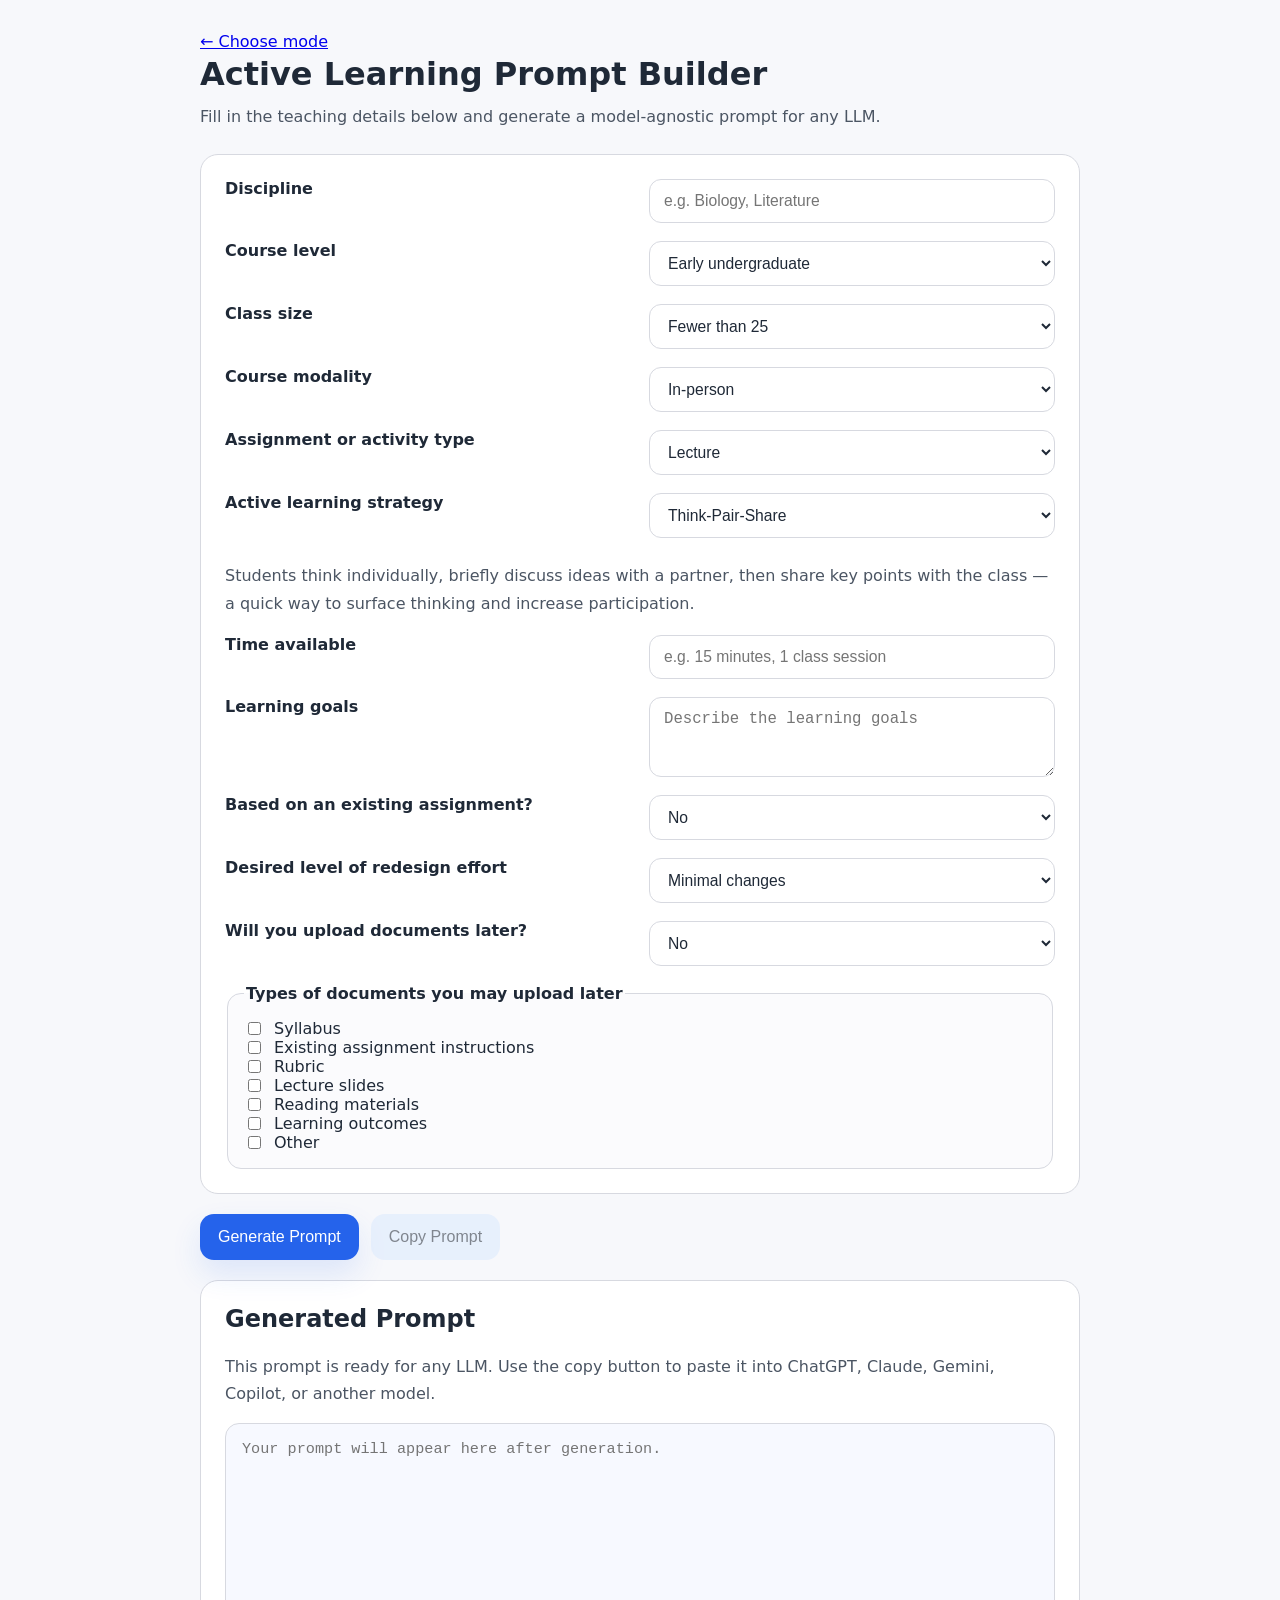
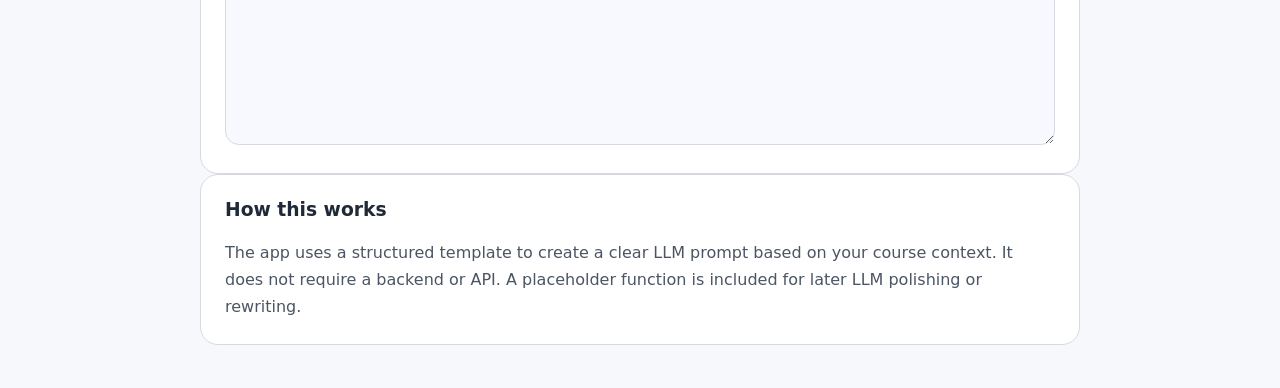
==== index.html @ 8fd33e99 "Initial commit: Active Learning Prompt Generator" ====
<!DOCTYPE html>
<html lang="en">
<head>
  <meta charset="UTF-8" />
  <meta name="viewport" content="width=device-width, initial-scale=1.0" />
  <title>Active Learning Prompt Builder</title>
  <link rel="stylesheet" href="styles.css" />
</head>
<body>
  <main class="container">
    <header>
      <p><a href="start.html">← Choose mode</a></p>
      <h1>Active Learning Prompt Builder</h1>
      <p>Fill in the teaching details below and generate a model-agnostic prompt for any LLM.</p>
    </header>

    <form id="prompt-form" class="form-grid">
      <label for="discipline">Discipline</label>
      <input id="discipline" name="discipline" type="text" placeholder="e.g. Biology, Literature" required />

      <label for="course-level">Course level</label>
      <select id="course-level" name="courseLevel" required></select>

      <label for="class-size">Class size</label>
      <select id="class-size" name="classSize" required></select>

      <label for="course-modality">Course modality</label>
      <select id="course-modality" name="courseModality" required></select>

      <label for="activity-type">Assignment or activity type</label>
      <select id="activity-type" name="activityType" required></select>

      <label for="strategy">Active learning strategy</label>
      <select id="strategy" name="strategy" required></select>
      <p id="strategy-explanation" class="note full-span" aria-live="polite"></p>

      <label for="time-available">Time available</label>
      <input id="time-available" name="timeAvailable" type="text" placeholder="e.g. 15 minutes, 1 class session" required />

      <label for="learning-goals">Learning goals</label>
      <textarea id="learning-goals" name="learningGoals" rows="3" placeholder="Describe the learning goals" required></textarea>

      <label for="existing-assignment">Based on an existing assignment?</label>
      <select id="existing-assignment" name="existingAssignment" required>
        <option value="No">No</option>
        <option value="Yes">Yes</option>
      </select>

      <div id="redesign-group" class="conditional hidden">
        <label for="redesign-style">How should the assignment change?</label>
        <select id="redesign-style" name="redesignStyle"></select>
      </div>

      <label for="redesign-effort">Desired level of redesign effort</label>
      <select id="redesign-effort" name="redesignEffort" required></select>

      <label for="upload-documents">Will you upload documents later?</label>
      <select id="upload-documents" name="uploadDocuments" required>
        <option value="No">No</option>
        <option value="Yes">Yes</option>
      </select>

      <fieldset class="document-types">
        <legend>Types of documents you may upload later</legend>
        <div id="document-types"></div>
      </fieldset>
    </form>

    <div class="actions">
      <button id="generate-button" type="button">Generate Prompt</button>
      <button id="copy-button" type="button" disabled>Copy Prompt</button>
    </div>

    <section class="output-panel">
      <h2>Generated Prompt</h2>
      <p class="note">This prompt is ready for any LLM. Use the copy button to paste it into ChatGPT, Claude, Gemini, Copilot, or another model.</p>
      <textarea id="generated-prompt" rows="16" readonly placeholder="Your prompt will appear here after generation."></textarea>
    </section>

    <section class="help-text">
      <h3>How this works</h3>
      <p>The app uses a structured template to create a clear LLM prompt based on your course context. It does not require a backend or API. A placeholder function is included for later LLM polishing or rewriting.</p>
    </section>
  </main>

  <script src="script.js"></script>
</body>
</html>
---- styles.css ----
:root {
  color-scheme: light;
  --bg: #f7f8fb;
  --panel: #ffffff;
  --border: #d7d9e0;
  --text: #1f2937;
  --muted: #4b5563;
  --primary: #2563eb;
  --primary-soft: #dbeafe;
  --accent: #10b981;
}

* {
  box-sizing: border-box;
}

body {
  margin: 0;
  font-family: Inter, system-ui, -apple-system, BlinkMacSystemFont, "Segoe UI", sans-serif;
  background: var(--bg);
  color: var(--text);
}

.container {
  max-width: 920px;
  margin: 0 auto;
  padding: 28px 20px 40px;
}

header {
  margin-bottom: 24px;
}

h1 {
  margin: 0 0 10px;
  font-size: clamp(2rem, 2.5vw, 2.5rem);
}

p {
  margin: 0;
  line-height: 1.7;
  color: var(--muted);
}

.form-grid {
  display: grid;
  gap: 18px;
  background: var(--panel);
  border: 1px solid var(--border);
  border-radius: 18px;
  padding: 24px;
}

label,
legend {
  font-weight: 600;
  color: var(--text);
}

input[type="text"],
select,
textarea {
  width: 100%;
  padding: 12px 14px;
  font-size: 0.98rem;
  border: 1px solid var(--border);
  border-radius: 12px;
  background: #fff;
  color: var(--text);
}

textarea {
  resize: vertical;
}

fieldset {
  border: 1px solid var(--border);
  padding: 16px;
  border-radius: 14px;
  background: #fbfbfd;
}

.document-types {
  display: grid;
  gap: 12px;
}

.document-types label {
  display: flex;
  align-items: center;
  gap: 10px;
  font-weight: 500;
}

.document-types input[type="checkbox"] {
  accent-color: var(--primary);
}

.actions {
  display: flex;
  gap: 12px;
  margin: 20px 0;
  flex-wrap: wrap;
}

button {
  border: none;
  border-radius: 14px;
  padding: 14px 18px;
  font-size: 1rem;
  cursor: pointer;
  transition: transform 0.15s ease, box-shadow 0.15s ease;
}

button:hover {
  transform: translateY(-1px);
}

#generate-button {
  background: var(--primary);
  color: white;
  box-shadow: 0 14px 30px rgba(37, 99, 235, 0.12);
}

#copy-button {
  background: var(--primary-soft);
  color: var(--text);
}

button:disabled {
  opacity: 0.55;
  cursor: not-allowed;
  transform: none;
}

.output-panel,
.help-text {
  background: var(--panel);
  border: 1px solid var(--border);
  border-radius: 18px;
  padding: 24px;
}

.output-panel h2,
.help-text h3 {
  margin-top: 0;
}

.output-panel textarea {
  width: 100%;
  border: 1px solid var(--border);
  border-radius: 14px;
  padding: 16px;
  font-family: ui-monospace, SFMono-Regular, Menlo, monospace;
  font-size: 0.95rem;
  color: var(--text);
  background: #f7f9ff;
}

.output-panel .note {
  margin: 8px 0 16px;
  color: var(--muted);
}

.conditional.hidden {
  display: none;
}

@media (min-width: 760px) {
  .form-grid {
    grid-template-columns: repeat(2, minmax(0, 1fr));
  }

  .document-types {
    grid-column: span 2;
  }

  /* Allow explanatory or helper items to span both columns */
  .form-grid .full-span {
    grid-column: span 2;
    margin-top: 6px;
    color: var(--muted);
  }
}
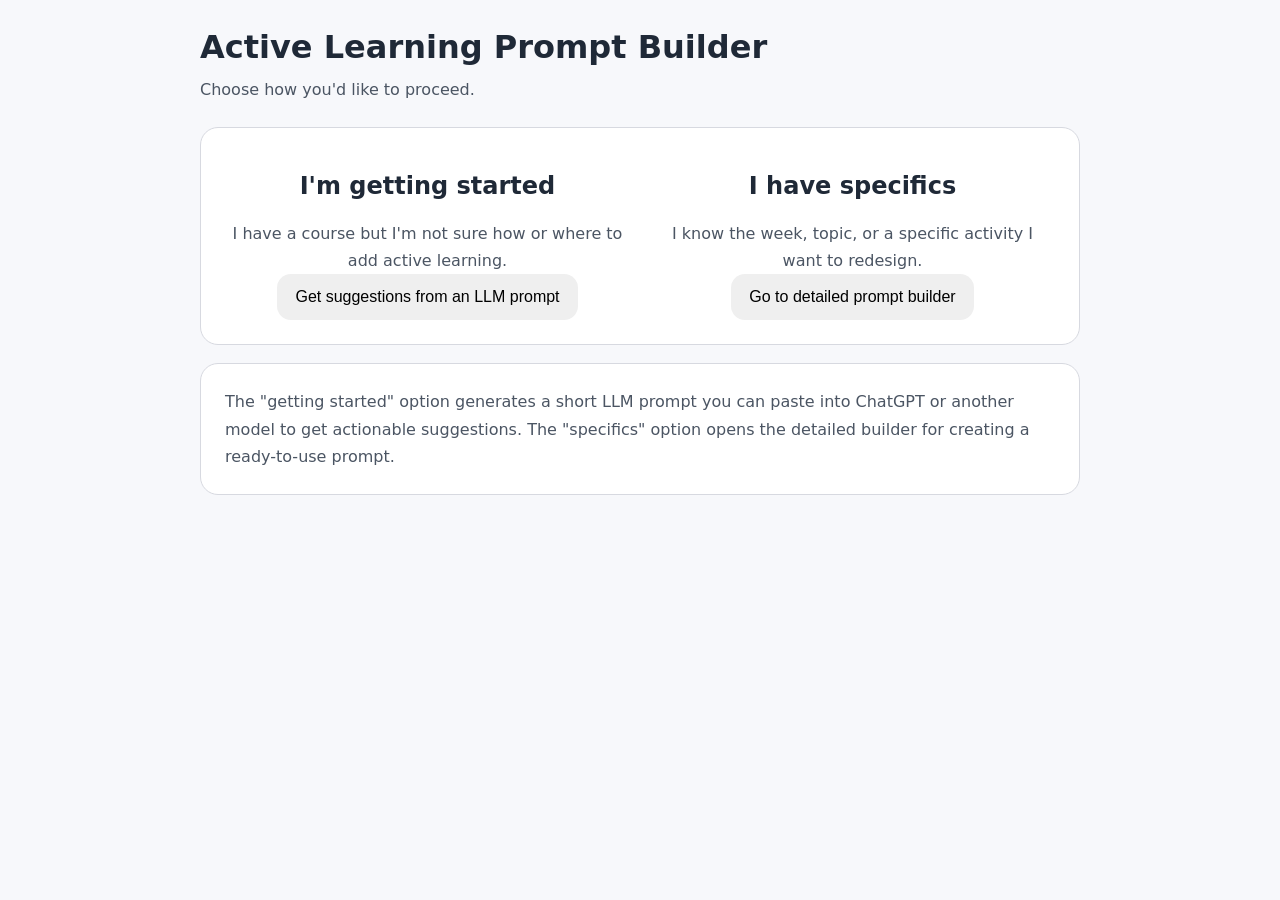
==== commit c1d61caa: "updated start page and drop down functionality updated start page and links, added null option to dr" ====
--- a/index.html
+++ b/index.html
@@ -3,86 +3,33 @@
 <head>
   <meta charset="UTF-8" />
   <meta name="viewport" content="width=device-width, initial-scale=1.0" />
-  <title>Active Learning Prompt Builder</title>
+  <title>Start - Active Learning Prompt Builder</title>
   <link rel="stylesheet" href="styles.css" />
 </head>
 <body>
   <main class="container">
     <header>
-      <p><a href="start.html">← Choose mode</a></p>
       <h1>Active Learning Prompt Builder</h1>
-      <p>Fill in the teaching details below and generate a model-agnostic prompt for any LLM.</p>
+      <p>Choose how you'd like to proceed.</p>
     </header>
 
-    <form id="prompt-form" class="form-grid">
-      <label for="discipline">Discipline</label>
-      <input id="discipline" name="discipline" type="text" placeholder="e.g. Biology, Literature" required />
-
-      <label for="course-level">Course level</label>
-      <select id="course-level" name="courseLevel" required></select>
-
-      <label for="class-size">Class size</label>
-      <select id="class-size" name="classSize" required></select>
-
-      <label for="course-modality">Course modality</label>
-      <select id="course-modality" name="courseModality" required></select>
-
-      <label for="activity-type">Assignment or activity type</label>
-      <select id="activity-type" name="activityType" required></select>
-
-      <label for="strategy">Active learning strategy</label>
-      <select id="strategy" name="strategy" required></select>
-      <p id="strategy-explanation" class="note full-span" aria-live="polite"></p>
-
-      <label for="time-available">Time available</label>
-      <input id="time-available" name="timeAvailable" type="text" placeholder="e.g. 15 minutes, 1 class session" required />
-
-      <label for="learning-goals">Learning goals</label>
-      <textarea id="learning-goals" name="learningGoals" rows="3" placeholder="Describe the learning goals" required></textarea>
-
-      <label for="existing-assignment">Based on an existing assignment?</label>
-      <select id="existing-assignment" name="existingAssignment" required>
-        <option value="No">No</option>
-        <option value="Yes">Yes</option>
-      </select>
-
-      <div id="redesign-group" class="conditional hidden">
-        <label for="redesign-style">How should the assignment change?</label>
-        <select id="redesign-style" name="redesignStyle"></select>
+    <section class="form-grid" style="text-align:center; gap:20px;">
+      <div>
+        <h2>I'm getting started</h2>
+        <p class="note">I have a course but I'm not sure how or where to add active learning.</p>
+        <a href="abstract.html"><button id="start-abstract">Get suggestions from an LLM prompt</button></a>
       </div>
 
-      <label for="redesign-effort">Desired level of redesign effort</label>
-      <select id="redesign-effort" name="redesignEffort" required></select>
-
-      <label for="upload-documents">Will you upload documents later?</label>
-      <select id="upload-documents" name="uploadDocuments" required>
-        <option value="No">No</option>
-        <option value="Yes">Yes</option>
-      </select>
-
-      <fieldset class="document-types">
-        <legend>Types of documents you may upload later</legend>
-        <div id="document-types"></div>
-      </fieldset>
-    </form>
-
-    <div class="actions">
-      <button id="generate-button" type="button">Generate Prompt</button>
-      <button id="copy-button" type="button" disabled>Copy Prompt</button>
-    </div>
-
-    <section class="output-panel">
-      <h2>Generated Prompt</h2>
-      <p class="note">This prompt is ready for any LLM. Use the copy button to paste it into ChatGPT, Claude, Gemini, Copilot, or another model.</p>
-      <textarea id="generated-prompt" rows="16" readonly placeholder="Your prompt will appear here after generation."></textarea>
+      <div>
+        <h2>I have specifics</h2>
+        <p class="note">I know the week, topic, or a specific activity I want to redesign.</p>
+        <a href="prompt.html"><button id="start-specific">Go to detailed prompt builder</button></a>
+      </div>
     </section>
 
-    <section class="help-text">
-      <h3>How this works</h3>
-      <p>The app uses a structured template to create a clear LLM prompt based on your course context. It does not require a backend or API. A placeholder function is included for later LLM polishing or rewriting.</p>
+    <section class="help-text" style="margin-top:18px;">
+      <p class="note">The "getting started" option generates a short LLM prompt you can paste into ChatGPT or another model to get actionable suggestions. The "specifics" option opens the detailed builder for creating a ready-to-use prompt.</p>
     </section>
   </main>
-
-  <script src="script.js"></script>
 </body>
 </html>
